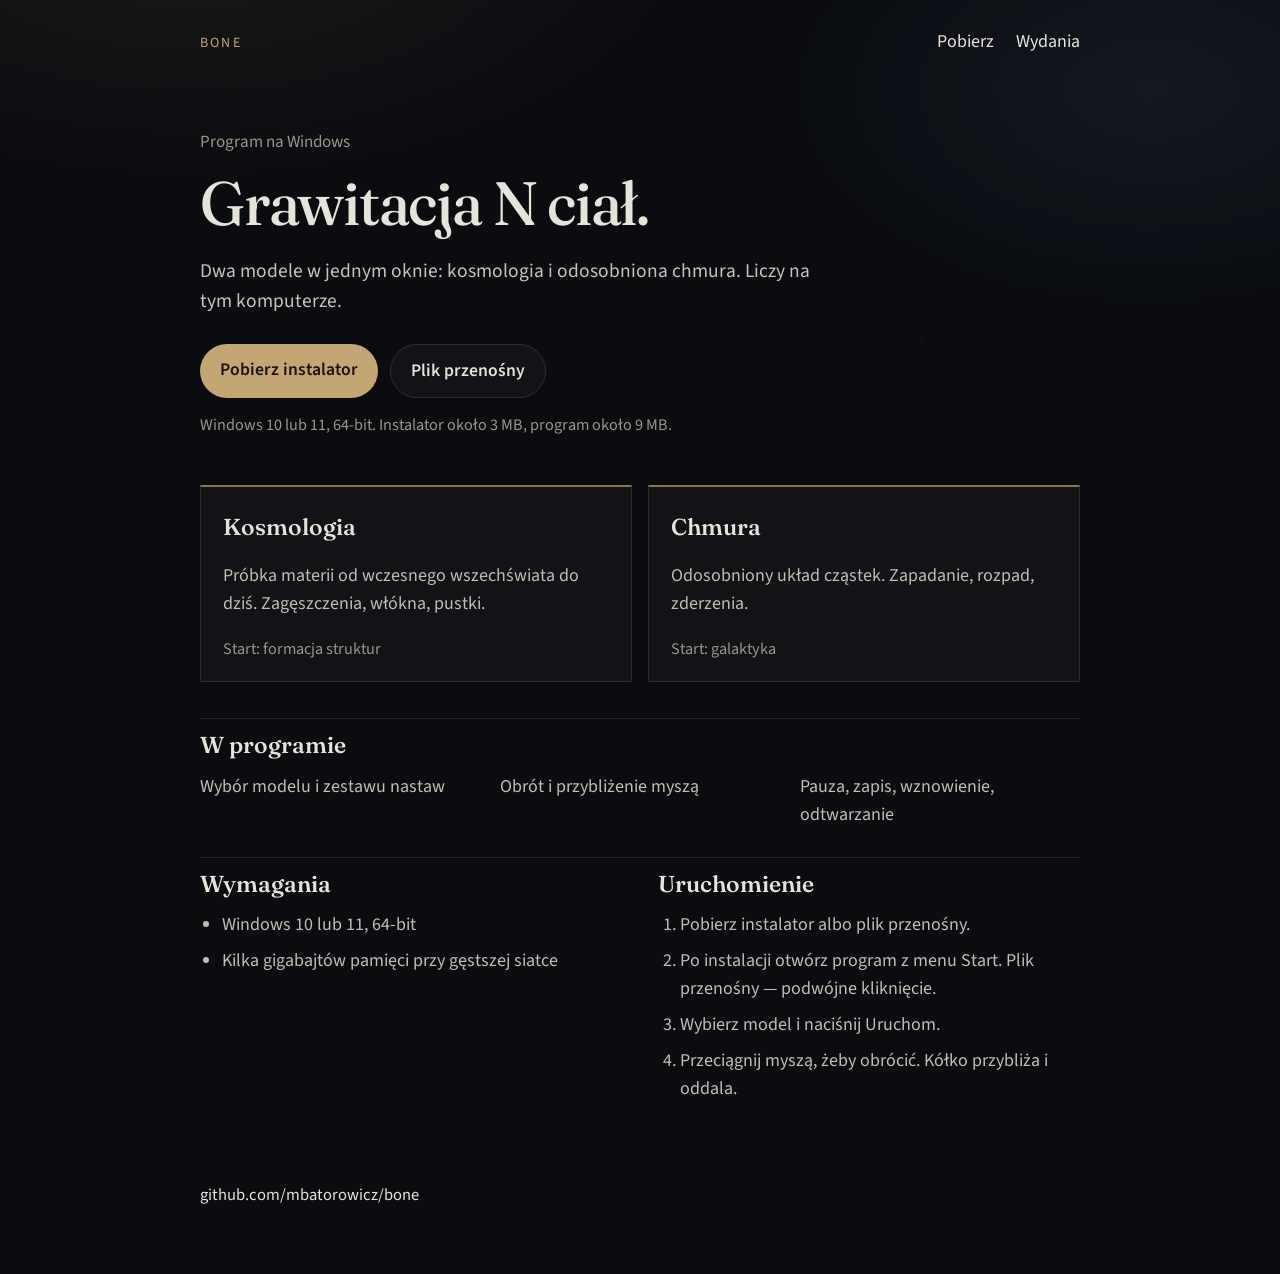
==== www/index.html @ 9ad11be8 "Chmura nie znika na czarnym ekranie, a strona mowi o programie. Poprzednia skala jasnosci byla pod n" ====
<!DOCTYPE html>
<html lang="pl">
  <head>
    <meta charset="utf-8" />
    <meta name="viewport" content="width=device-width, initial-scale=1" />
    <title>Bone — grawitacja N ciał</title>
    <meta
      name="description"
      content="Program na Windows. Dwa modele grawitacji: kosmologia i odosobniona chmura. Liczy na tym komputerze."
    />
    <link rel="icon" href="favicon.svg" type="image/svg+xml" />
    <link rel="preconnect" href="https://fonts.googleapis.com" />
    <link rel="preconnect" href="https://fonts.gstatic.com" crossorigin />
    <link
      href="https://fonts.googleapis.com/css2?family=Fraunces:opsz,wght@9..144,480;9..144,560&family=Source+Sans+3:wght@400;500;600&display=swap"
      rel="stylesheet"
    />
    <link rel="stylesheet" href="style.css" />
  </head>
  <body>
    <div class="sky" aria-hidden="true"></div>
    <header class="wrap top">
      <p class="mark">Bone</p>
      <nav>
        <a href="#pobierz">Pobierz</a>
        <a href="https://github.com/mbatorowicz/bone/releases/latest">Wydania</a>
      </nav>
    </header>

    <main class="wrap">
      <section class="hero">
        <p class="eyebrow">Program na Windows</p>
        <h1>Grawitacja N ciał.</h1>
        <p class="lead">
          Dwa modele w jednym oknie: kosmologia i odosobniona chmura.
          Liczy na tym komputerze.
        </p>
        <div class="actions">
          <a
            class="btn primary"
            id="pobierz"
            href="https://github.com/mbatorowicz/bone/releases/latest/download/BoneCosmo.msi"
          >
            Pobierz instalator
          </a>
          <a
            class="btn ghost"
            href="https://github.com/mbatorowicz/bone/releases/latest/download/BoneCosmo.exe"
          >
            Plik przenośny
          </a>
        </div>
        <p class="fine">
          Windows 10 lub 11, 64-bit. Instalator około 3&nbsp;MB, program około
          9&nbsp;MB.
        </p>
      </section>

      <section class="models" aria-label="Modele">
        <article>
          <h2>Kosmologia</h2>
          <p>
            Próbka materii od wczesnego wszechświata do dziś.
            Zagęszczenia, włókna, pustki.
          </p>
          <p class="meta">Start: formacja struktur</p>
        </article>
        <article>
          <h2>Chmura</h2>
          <p>
            Odosobniony układ cząstek.
            Zapadanie, rozpad, zderzenia.
          </p>
          <p class="meta">Start: galaktyka</p>
        </article>
      </section>

      <section class="facts" aria-label="W programie">
        <h2>W programie</h2>
        <ul>
          <li>Wybór modelu i zestawu nastaw</li>
          <li>Obrót i przybliżenie myszą</li>
          <li>Pauza, zapis, wznowienie, odtwarzanie</li>
        </ul>
      </section>

      <section class="split">
        <article>
          <h2>Wymagania</h2>
          <ul>
            <li>Windows 10 lub 11, 64-bit</li>
            <li>Kilka gigabajtów pamięci przy gęstszej siatce</li>
          </ul>
        </article>
        <article>
          <h2>Uruchomienie</h2>
          <ol>
            <li>Pobierz instalator albo plik przenośny.</li>
            <li>
              Po instalacji otwórz program z menu Start.
              Plik przenośny — podwójne kliknięcie.
            </li>
            <li>Wybierz model i naciśnij Uruchom.</li>
            <li>Przeciągnij myszą, żeby obrócić. Kółko przybliża i oddala.</li>
          </ol>
        </article>
      </section>
    </main>

    <footer class="wrap foot">
      <p>
        <a href="https://github.com/mbatorowicz/bone">github.com/mbatorowicz/bone</a>
      </p>
    </footer>
  </body>
</html>
---- www/style.css ----
:root {
  --bg: #0a0c10;
  --ink: #e6e3da;
  --muted: #9a9588;
  --line: rgba(230, 227, 218, 0.12);
  --gold: #c4a574;
  --gold-dim: #8d7348;
  --card: rgba(255, 255, 255, 0.03);
}

* {
  box-sizing: border-box;
}

html,
body {
  margin: 0;
  min-height: 100%;
  background: var(--bg);
  color: var(--ink);
  font-family: "Source Sans 3", "Segoe UI", sans-serif;
  font-size: 18px;
  line-height: 1.55;
}

.sky {
  pointer-events: none;
  position: fixed;
  inset: 0;
  background:
    radial-gradient(900px 480px at 15% -10%, rgba(196, 165, 116, 0.09), transparent 60%),
    radial-gradient(700px 420px at 90% 10%, rgba(70, 90, 120, 0.16), transparent 55%),
    radial-gradient(circle at 20% 70%, rgba(255, 255, 255, 0.045) 1px, transparent 1.5px),
    radial-gradient(circle at 72% 38%, rgba(255, 255, 255, 0.04) 1px, transparent 1.5px),
    radial-gradient(circle at 44% 22%, rgba(255, 255, 255, 0.03) 1px, transparent 1.5px);
  z-index: 0;
}

.wrap {
  position: relative;
  z-index: 1;
  width: min(880px, calc(100% - 40px));
  margin: 0 auto;
}

.top {
  display: flex;
  justify-content: space-between;
  align-items: baseline;
  padding: 28px 0 8px;
}

.mark {
  margin: 0;
  letter-spacing: 0.16em;
  text-transform: uppercase;
  font-size: 0.78rem;
  color: var(--gold);
}

nav {
  display: flex;
  gap: 22px;
}

nav a,
.fine a,
.foot a {
  color: var(--ink);
  text-decoration: none;
  border-bottom: 1px solid transparent;
}

nav a:hover,
.fine a:hover,
.foot a:hover {
  border-bottom-color: var(--gold);
  color: var(--gold);
}

.hero {
  padding: 64px 0 40px;
}

.eyebrow {
  margin: 0 0 14px;
  color: var(--muted);
  font-size: 0.95rem;
}

h1 {
  margin: 0 0 18px;
  font-family: Fraunces, Georgia, serif;
  font-weight: 480;
  font-size: clamp(2.2rem, 5.5vw, 3.4rem);
  line-height: 1.12;
  letter-spacing: -0.02em;
}

.lead {
  max-width: 34rem;
  margin: 0 0 28px;
  color: #c9c4b6;
  font-size: 1.08rem;
}

.actions {
  display: flex;
  flex-wrap: wrap;
  gap: 12px;
  margin-bottom: 14px;
}

.btn {
  display: inline-block;
  padding: 12px 20px;
  border-radius: 999px;
  text-decoration: none;
  font-weight: 600;
  font-size: 0.98rem;
}

.btn.primary {
  background: var(--gold);
  color: #1a140c;
}

.btn.primary:hover {
  background: #d4b88a;
}

.btn.ghost {
  color: var(--ink);
  border: 1px solid var(--line);
  background: var(--card);
}

.btn.ghost:hover {
  border-color: var(--gold-dim);
}

.fine {
  margin: 0;
  color: var(--muted);
  font-size: 0.9rem;
}

.models {
  display: grid;
  grid-template-columns: 1fr 1fr;
  gap: 16px;
  padding: 8px 0 36px;
}

.models article {
  padding: 22px 22px 20px;
  border: 1px solid var(--line);
  border-top: 2px solid var(--gold-dim);
  background: var(--card);
}

.facts {
  padding: 8px 0 28px;
  border-top: 1px solid var(--line);
}

.facts ul {
  display: grid;
  grid-template-columns: 1fr 1fr 1fr;
  gap: 8px 20px;
  padding: 0;
  list-style: none;
}

.split {
  display: grid;
  grid-template-columns: 1fr 1fr;
  gap: 28px 36px;
  padding: 8px 0 64px;
  border-top: 1px solid var(--line);
}

h2 {
  margin: 18px 0 10px;
  font-family: Fraunces, Georgia, serif;
  font-weight: 560;
  font-size: 1.28rem;
}

.models h2,
.facts h2,
.split h2 {
  margin-top: 0;
}

p,
li {
  color: #c2bdb0;
}

.meta {
  margin: 14px 0 0;
  color: var(--muted);
  font-size: 0.9rem;
}

ul,
ol {
  margin: 0;
  padding-left: 1.2rem;
}

.facts ul {
  padding-left: 0;
}

li + li {
  margin-top: 8px;
}

.facts li + li {
  margin-top: 0;
}

.foot {
  padding: 0 0 48px;
  color: var(--muted);
  font-size: 0.92rem;
}

@media (max-width: 720px) {
  .models,
  .facts ul,
  .split {
    grid-template-columns: 1fr;
  }

  .hero {
    padding-top: 44px;
  }

  .facts li + li {
    margin-top: 8px;
  }
}
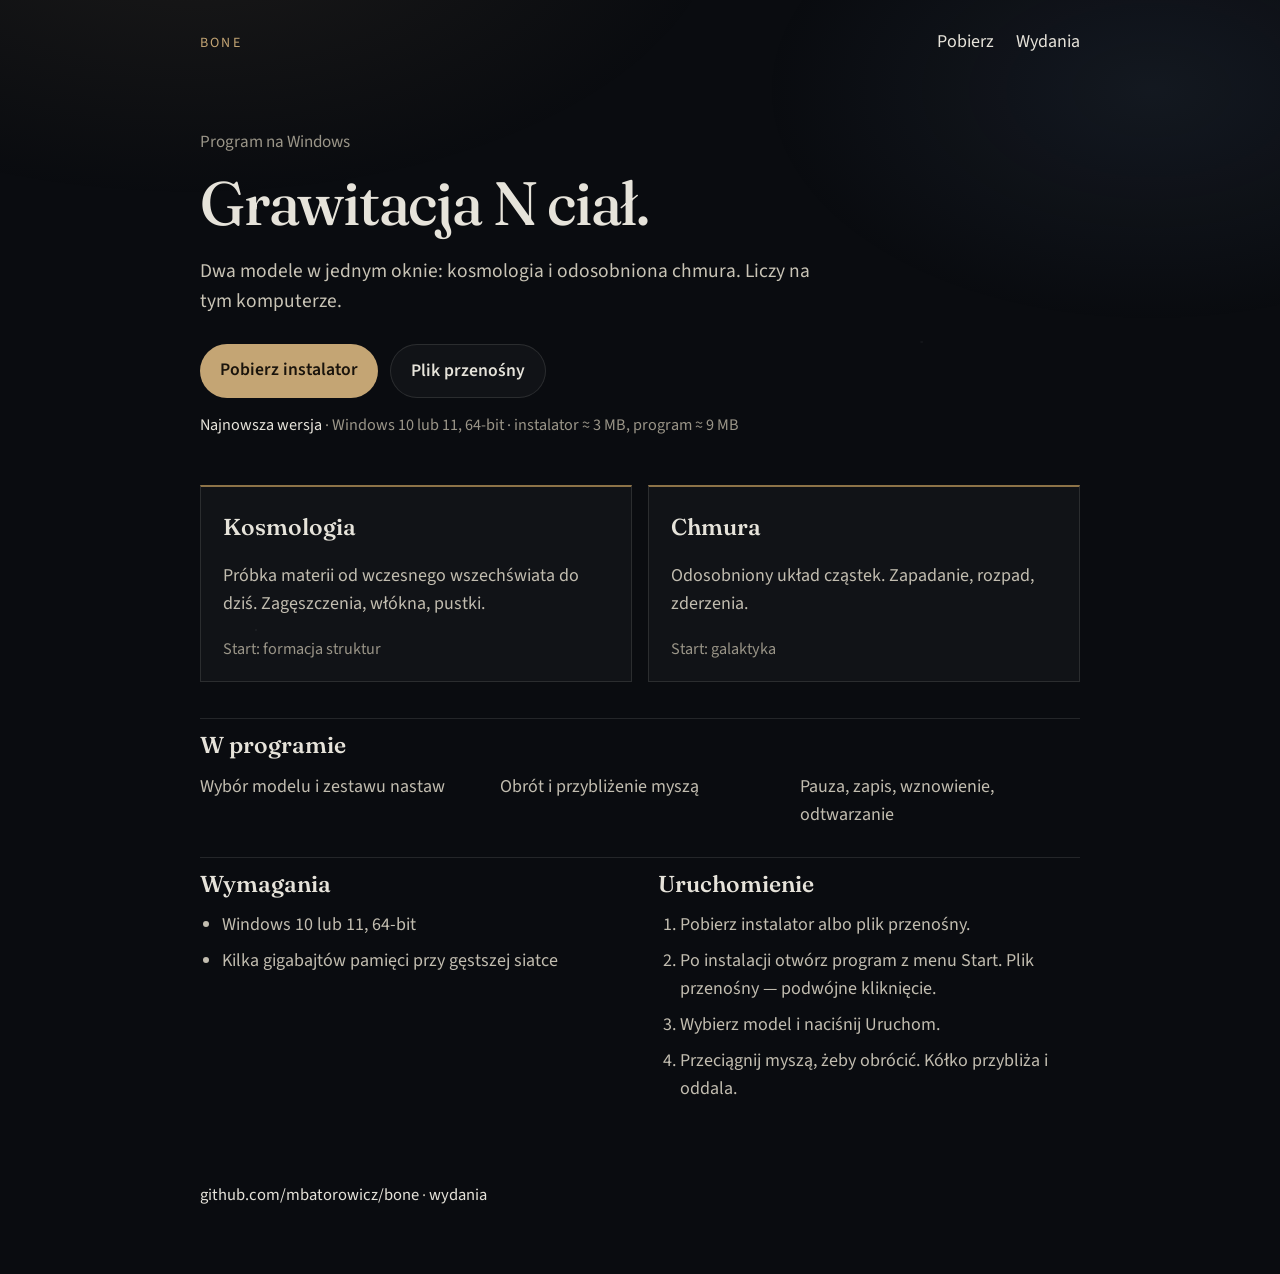
==== commit 8b2a19b2: "Strona wskazuje aktualne wydanie, nie stały tekst. Numer wersji i adresy plików biorą się z GitHuba," ====
--- a/www/index.html
+++ b/www/index.html
@@ -39,20 +39,22 @@
           <a
             class="btn primary"
             id="pobierz"
+            data-asset="msi"
             href="https://github.com/mbatorowicz/bone/releases/latest/download/BoneCosmo.msi"
           >
             Pobierz instalator
           </a>
           <a
             class="btn ghost"
+            data-asset="exe"
             href="https://github.com/mbatorowicz/bone/releases/latest/download/BoneCosmo.exe"
           >
             Plik przenośny
           </a>
         </div>
         <p class="fine">
-          Windows 10 lub 11, 64-bit. Instalator około 3&nbsp;MB, program około
-          9&nbsp;MB.
+          <a id="wersja" href="https://github.com/mbatorowicz/bone/releases/latest">Najnowsza wersja</a>
+          · Windows 10 lub 11, 64-bit · instalator ≈&nbsp;3&nbsp;MB, program ≈&nbsp;9&nbsp;MB
         </p>
       </section>
 
@@ -110,7 +112,30 @@
     <footer class="wrap foot">
       <p>
         <a href="https://github.com/mbatorowicz/bone">github.com/mbatorowicz/bone</a>
+        ·
+        <a href="https://github.com/mbatorowicz/bone/releases/latest">wydania</a>
       </p>
     </footer>
+    <script>
+      fetch("https://api.github.com/repos/mbatorowicz/bone/releases/latest")
+        .then((r) => (r.ok ? r.json() : Promise.reject()))
+        .then((rel) => {
+          const version = document.getElementById("wersja");
+          if (version && rel.tag_name) {
+            version.textContent = rel.tag_name;
+            version.href = rel.html_url;
+          }
+          for (const asset of rel.assets ?? []) {
+            const kind = asset.name.endsWith(".msi")
+              ? "msi"
+              : asset.name.endsWith(".exe")
+                ? "exe"
+                : null;
+            const link = kind && document.querySelector(`[data-asset="${kind}"]`);
+            if (link) link.href = asset.browser_download_url;
+          }
+        })
+        .catch(() => {});
+    </script>
   </body>
 </html>
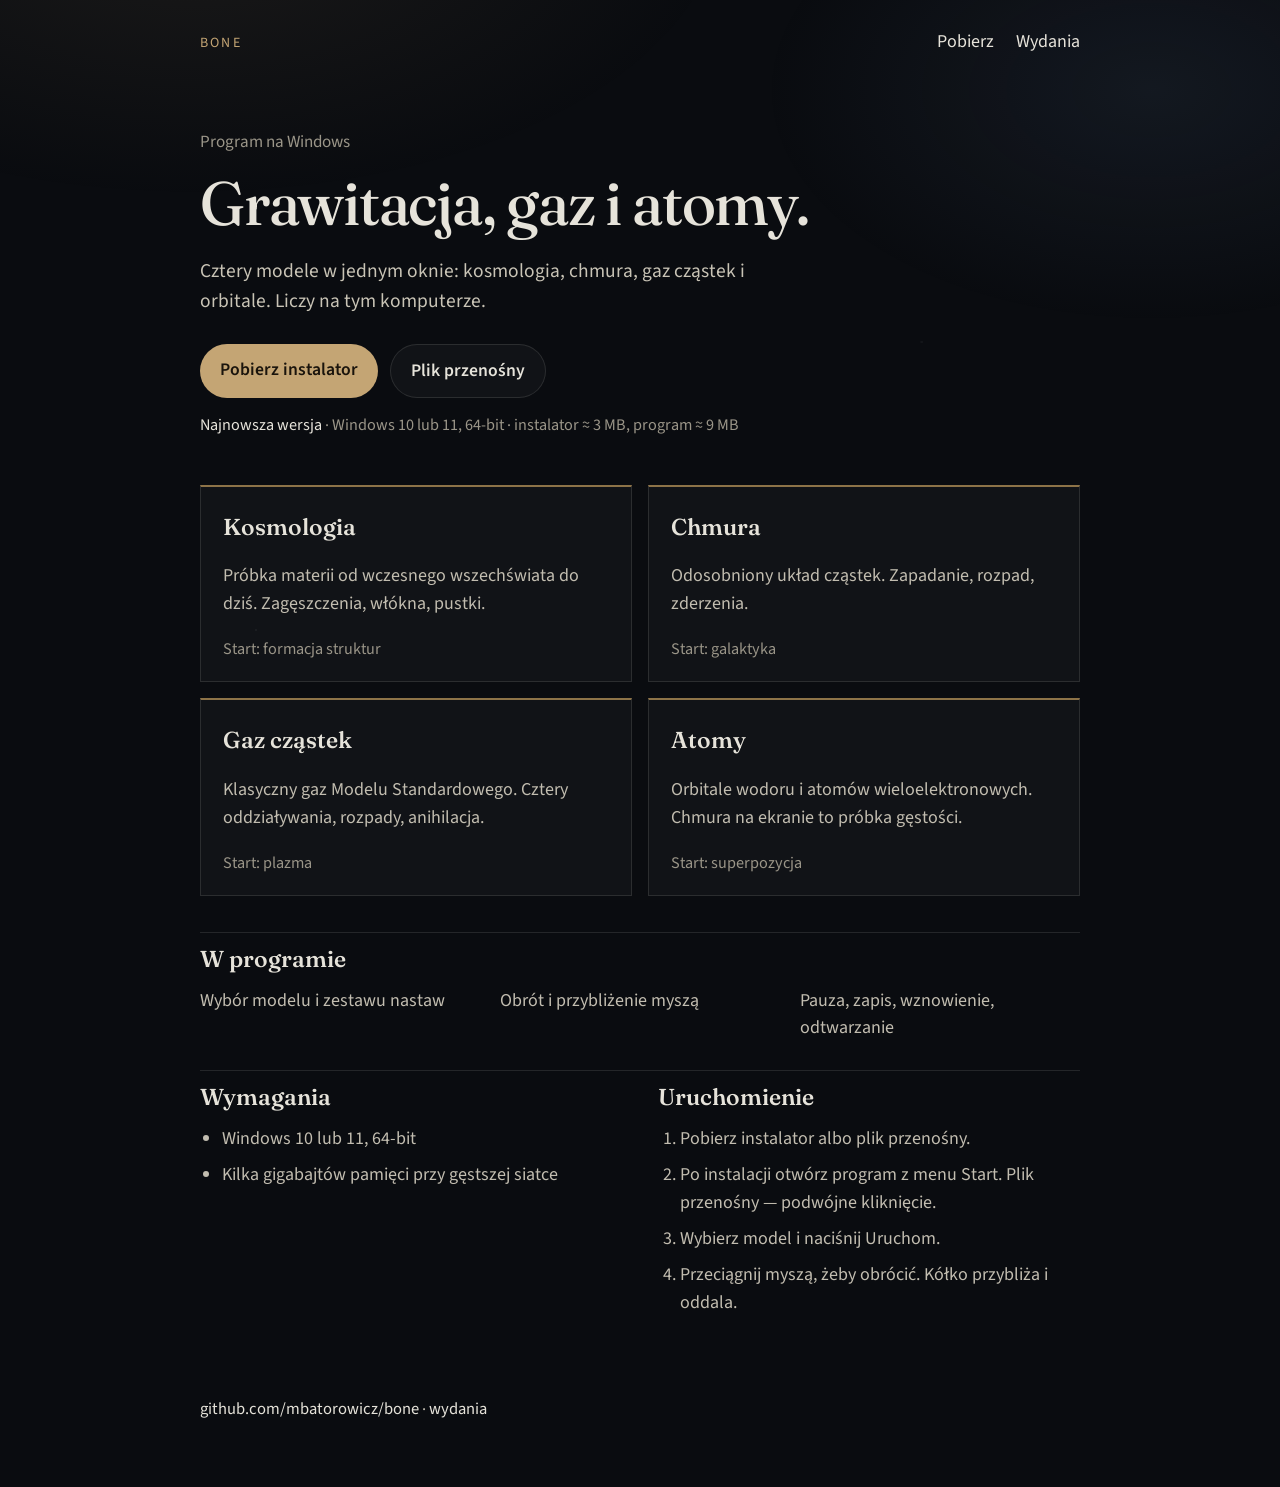
==== commit 6066df9e: "Wydanie 1.0.0 — strona i instalator mówią o czterech modelach, a MSI nadpisze 0.1.2. Co-authored-by:" ====
--- a/www/index.html
+++ b/www/index.html
@@ -3,10 +3,10 @@
   <head>
     <meta charset="utf-8" />
     <meta name="viewport" content="width=device-width, initial-scale=1" />
-    <title>Bone — grawitacja N ciał</title>
+    <title>Bone — grawitacja, gaz cząstek i atomy</title>
     <meta
       name="description"
-      content="Program na Windows. Dwa modele grawitacji: kosmologia i odosobniona chmura. Liczy na tym komputerze."
+      content="Program na Windows. Cztery modele: kosmologia, chmura, gaz cząstek i atomy. Liczy na tym komputerze."
     />
     <link rel="icon" href="favicon.svg" type="image/svg+xml" />
     <link rel="preconnect" href="https://fonts.googleapis.com" />
@@ -30,9 +30,9 @@
     <main class="wrap">
       <section class="hero">
         <p class="eyebrow">Program na Windows</p>
-        <h1>Grawitacja N ciał.</h1>
+        <h1>Grawitacja, gaz i atomy.</h1>
         <p class="lead">
-          Dwa modele w jednym oknie: kosmologia i odosobniona chmura.
+          Cztery modele w jednym oknie: kosmologia, chmura, gaz cząstek i orbitale.
           Liczy na tym komputerze.
         </p>
         <div class="actions">
@@ -74,6 +74,22 @@
             Zapadanie, rozpad, zderzenia.
           </p>
           <p class="meta">Start: galaktyka</p>
+        </article>
+        <article>
+          <h2>Gaz cząstek</h2>
+          <p>
+            Klasyczny gaz Modelu Standardowego.
+            Cztery oddziaływania, rozpady, anihilacja.
+          </p>
+          <p class="meta">Start: plazma</p>
+        </article>
+        <article>
+          <h2>Atomy</h2>
+          <p>
+            Orbitale wodoru i atomów wieloelektronowych.
+            Chmura na ekranie to próbka gęstości.
+          </p>
+          <p class="meta">Start: superpozycja</p>
         </article>
       </section>
 
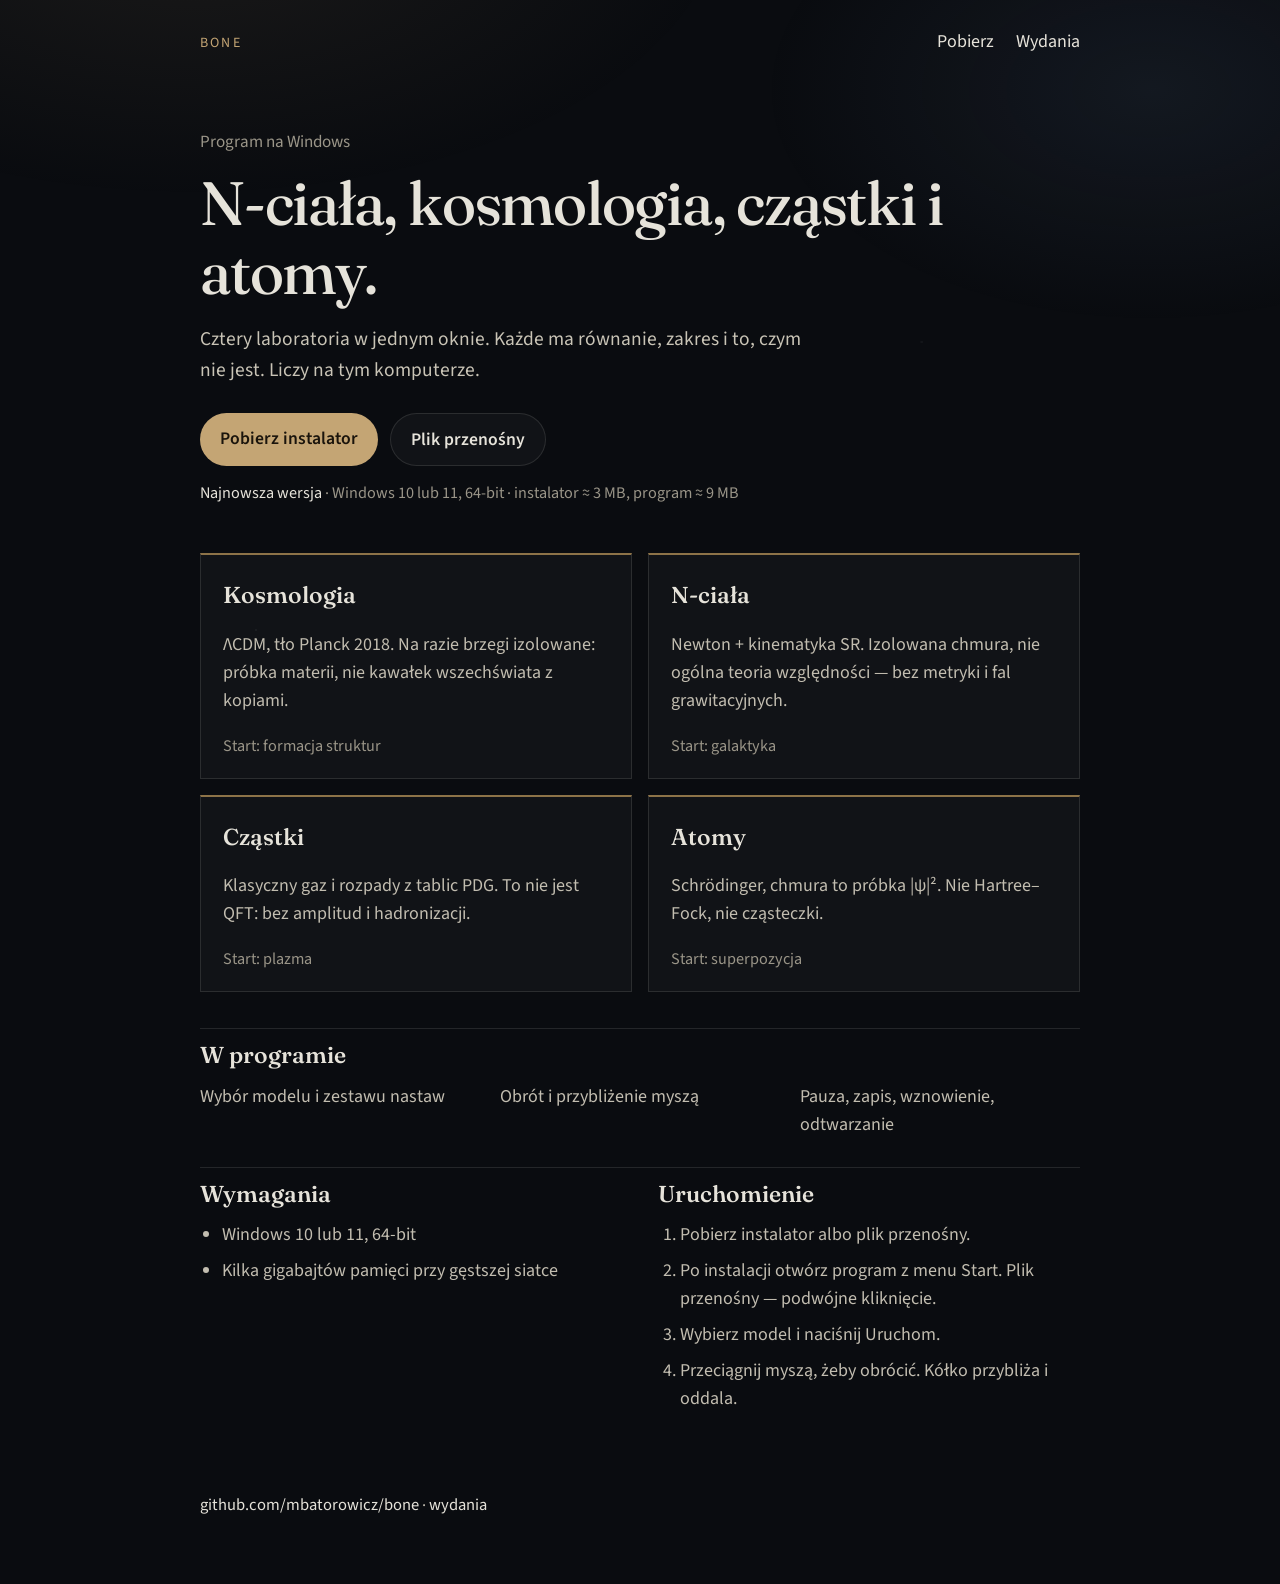
==== commit c4e5c78d: "Zsynchronizuj README i stronę z laboratoriami, żeby dokumentacja nie rozjeżdżała się z panelem. Co-a" ====
--- a/www/index.html
+++ b/www/index.html
@@ -3,10 +3,10 @@
   <head>
     <meta charset="utf-8" />
     <meta name="viewport" content="width=device-width, initial-scale=1" />
-    <title>Bone — grawitacja, gaz cząstek i atomy</title>
+    <title>Bone — N-ciała, kosmologia, cząstki i atomy</title>
     <meta
       name="description"
-      content="Program na Windows. Cztery modele: kosmologia, chmura, gaz cząstek i atomy. Liczy na tym komputerze."
+      content="Program na Windows. Cztery laboratoria: kosmologia, N-ciała, cząstki i atomy. Liczy na tym komputerze."
     />
     <link rel="icon" href="favicon.svg" type="image/svg+xml" />
     <link rel="preconnect" href="https://fonts.googleapis.com" />
@@ -30,10 +30,10 @@
     <main class="wrap">
       <section class="hero">
         <p class="eyebrow">Program na Windows</p>
-        <h1>Grawitacja, gaz i atomy.</h1>
+        <h1>N-ciała, kosmologia, cząstki i atomy.</h1>
         <p class="lead">
-          Cztery modele w jednym oknie: kosmologia, chmura, gaz cząstek i orbitale.
-          Liczy na tym komputerze.
+          Cztery laboratoria w jednym oknie. Każde ma równanie, zakres i to,
+          czym nie jest. Liczy na tym komputerze.
         </p>
         <div class="actions">
           <a
@@ -58,36 +58,36 @@
         </p>
       </section>
 
-      <section class="models" aria-label="Modele">
+      <section class="models" aria-label="Laboratoria">
         <article>
           <h2>Kosmologia</h2>
           <p>
-            Próbka materii od wczesnego wszechświata do dziś.
-            Zagęszczenia, włókna, pustki.
+            ΛCDM, tło Planck 2018. Na razie brzegi izolowane:
+            próbka materii, nie kawałek wszechświata z kopiami.
           </p>
           <p class="meta">Start: formacja struktur</p>
         </article>
         <article>
-          <h2>Chmura</h2>
+          <h2>N-ciała</h2>
           <p>
-            Odosobniony układ cząstek.
-            Zapadanie, rozpad, zderzenia.
+            Newton + kinematyka SR. Izolowana chmura, nie ogólna
+            teoria względności — bez metryki i fal grawitacyjnych.
           </p>
           <p class="meta">Start: galaktyka</p>
         </article>
         <article>
-          <h2>Gaz cząstek</h2>
+          <h2>Cząstki</h2>
           <p>
-            Klasyczny gaz Modelu Standardowego.
-            Cztery oddziaływania, rozpady, anihilacja.
+            Klasyczny gaz i rozpady z tablic PDG. To nie jest QFT:
+            bez amplitud i hadronizacji.
           </p>
           <p class="meta">Start: plazma</p>
         </article>
         <article>
           <h2>Atomy</h2>
           <p>
-            Orbitale wodoru i atomów wieloelektronowych.
-            Chmura na ekranie to próbka gęstości.
+            Schrödinger, chmura to próbka |ψ|². Nie Hartree–Fock,
+            nie cząsteczki.
           </p>
           <p class="meta">Start: superpozycja</p>
         </article>
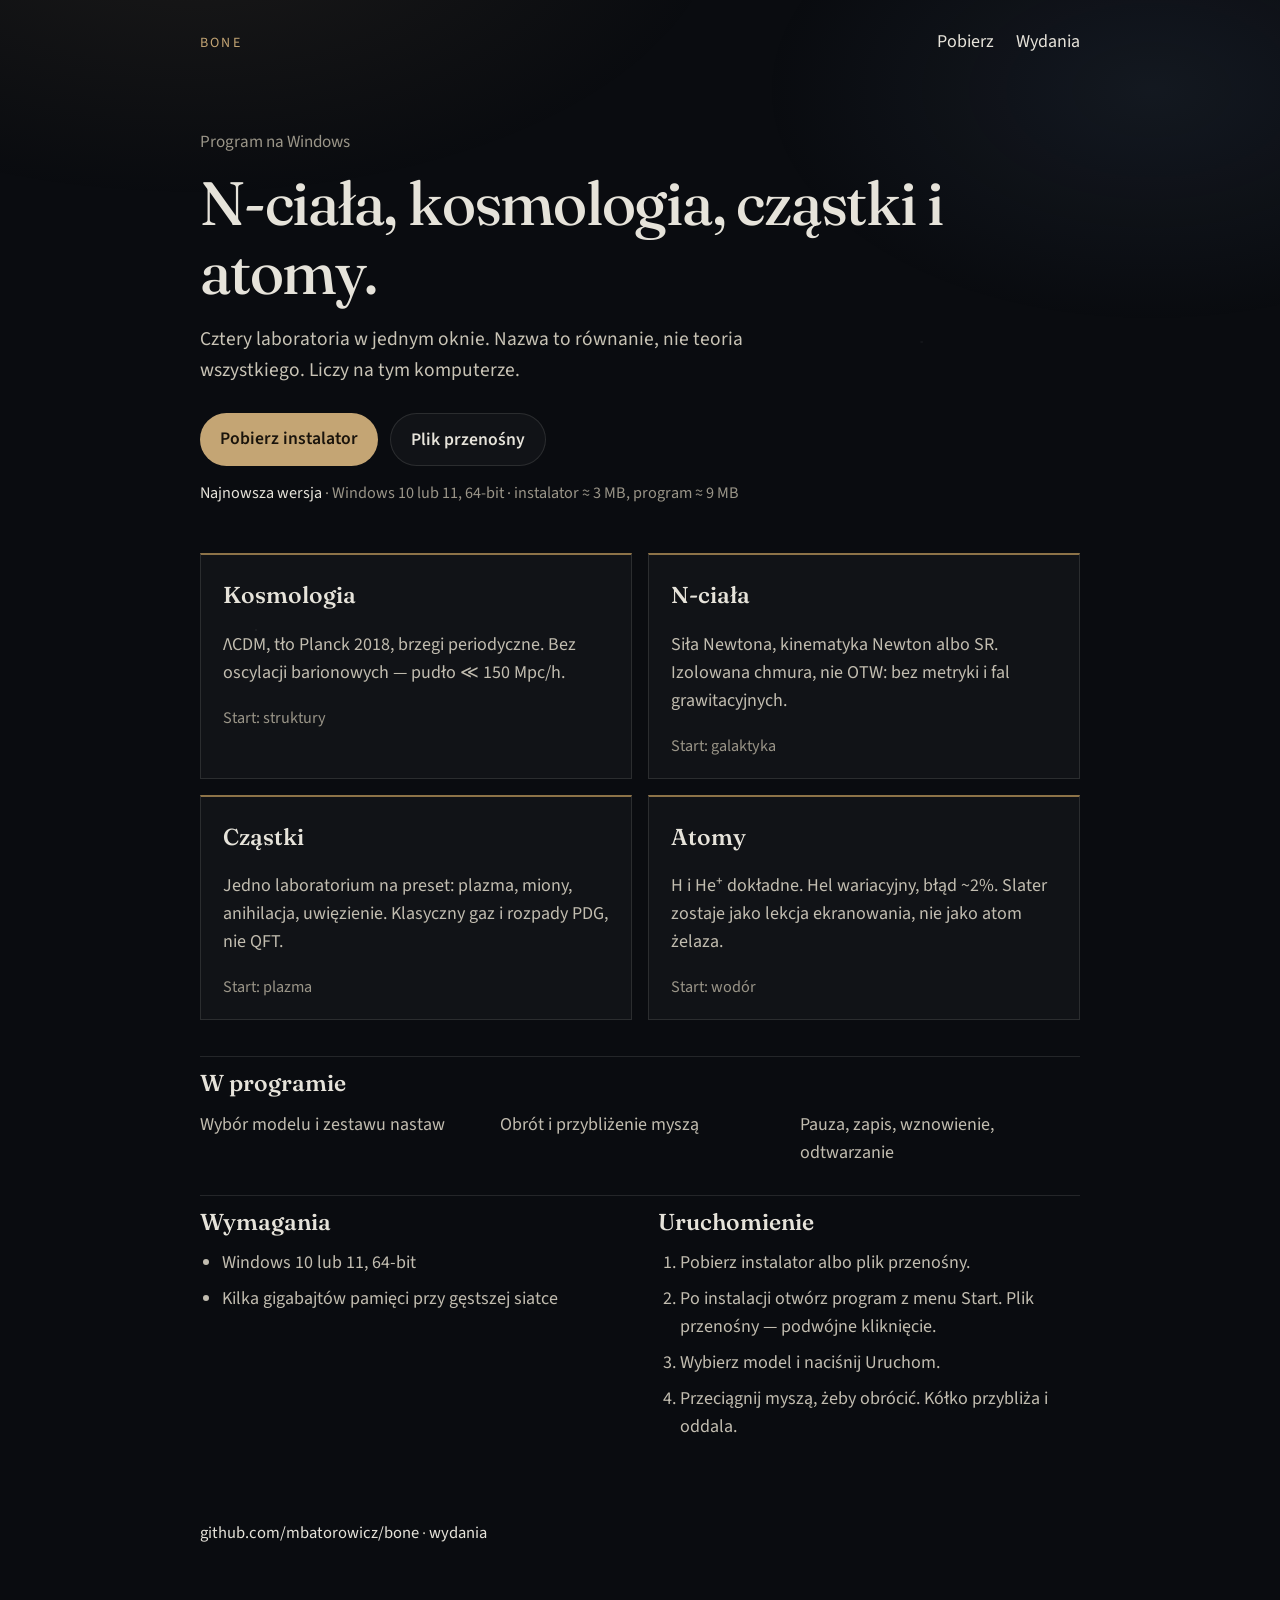
==== commit fb88546c: "Podnieś wydanie do 1.1.0 i zsynchronizuj stronę z laboratoriami, żeby www nie kłamało o izolowanym Λ" ====
--- a/www/index.html
+++ b/www/index.html
@@ -32,8 +32,8 @@
         <p class="eyebrow">Program na Windows</p>
         <h1>N-ciała, kosmologia, cząstki i atomy.</h1>
         <p class="lead">
-          Cztery laboratoria w jednym oknie. Każde ma równanie, zakres i to,
-          czym nie jest. Liczy na tym komputerze.
+          Cztery laboratoria w jednym oknie. Nazwa to równanie, nie teoria
+          wszystkiego. Liczy na tym komputerze.
         </p>
         <div class="actions">
           <a
@@ -62,34 +62,34 @@
         <article>
           <h2>Kosmologia</h2>
           <p>
-            ΛCDM, tło Planck 2018. Na razie brzegi izolowane:
-            próbka materii, nie kawałek wszechświata z kopiami.
+            ΛCDM, tło Planck 2018, brzegi periodyczne. Bez oscylacji
+            barionowych — pudło ≪ 150 Mpc/h.
           </p>
-          <p class="meta">Start: formacja struktur</p>
+          <p class="meta">Start: struktury</p>
         </article>
         <article>
           <h2>N-ciała</h2>
           <p>
-            Newton + kinematyka SR. Izolowana chmura, nie ogólna
-            teoria względności — bez metryki i fal grawitacyjnych.
+            Siła Newtona, kinematyka Newton albo SR. Izolowana chmura,
+            nie OTW: bez metryki i fal grawitacyjnych.
           </p>
           <p class="meta">Start: galaktyka</p>
         </article>
         <article>
           <h2>Cząstki</h2>
           <p>
-            Klasyczny gaz i rozpady z tablic PDG. To nie jest QFT:
-            bez amplitud i hadronizacji.
+            Jedno laboratorium na preset: plazma, miony, anihilacja,
+            uwięzienie. Klasyczny gaz i rozpady PDG, nie QFT.
           </p>
           <p class="meta">Start: plazma</p>
         </article>
         <article>
           <h2>Atomy</h2>
           <p>
-            Schrödinger, chmura to próbka |ψ|². Nie Hartree–Fock,
-            nie cząsteczki.
+            H i He⁺ dokładne. Hel wariacyjny, błąd ~2%. Slater zostaje
+            jako lekcja ekranowania, nie jako atom żelaza.
           </p>
-          <p class="meta">Start: superpozycja</p>
+          <p class="meta">Start: wodór</p>
         </article>
       </section>
 
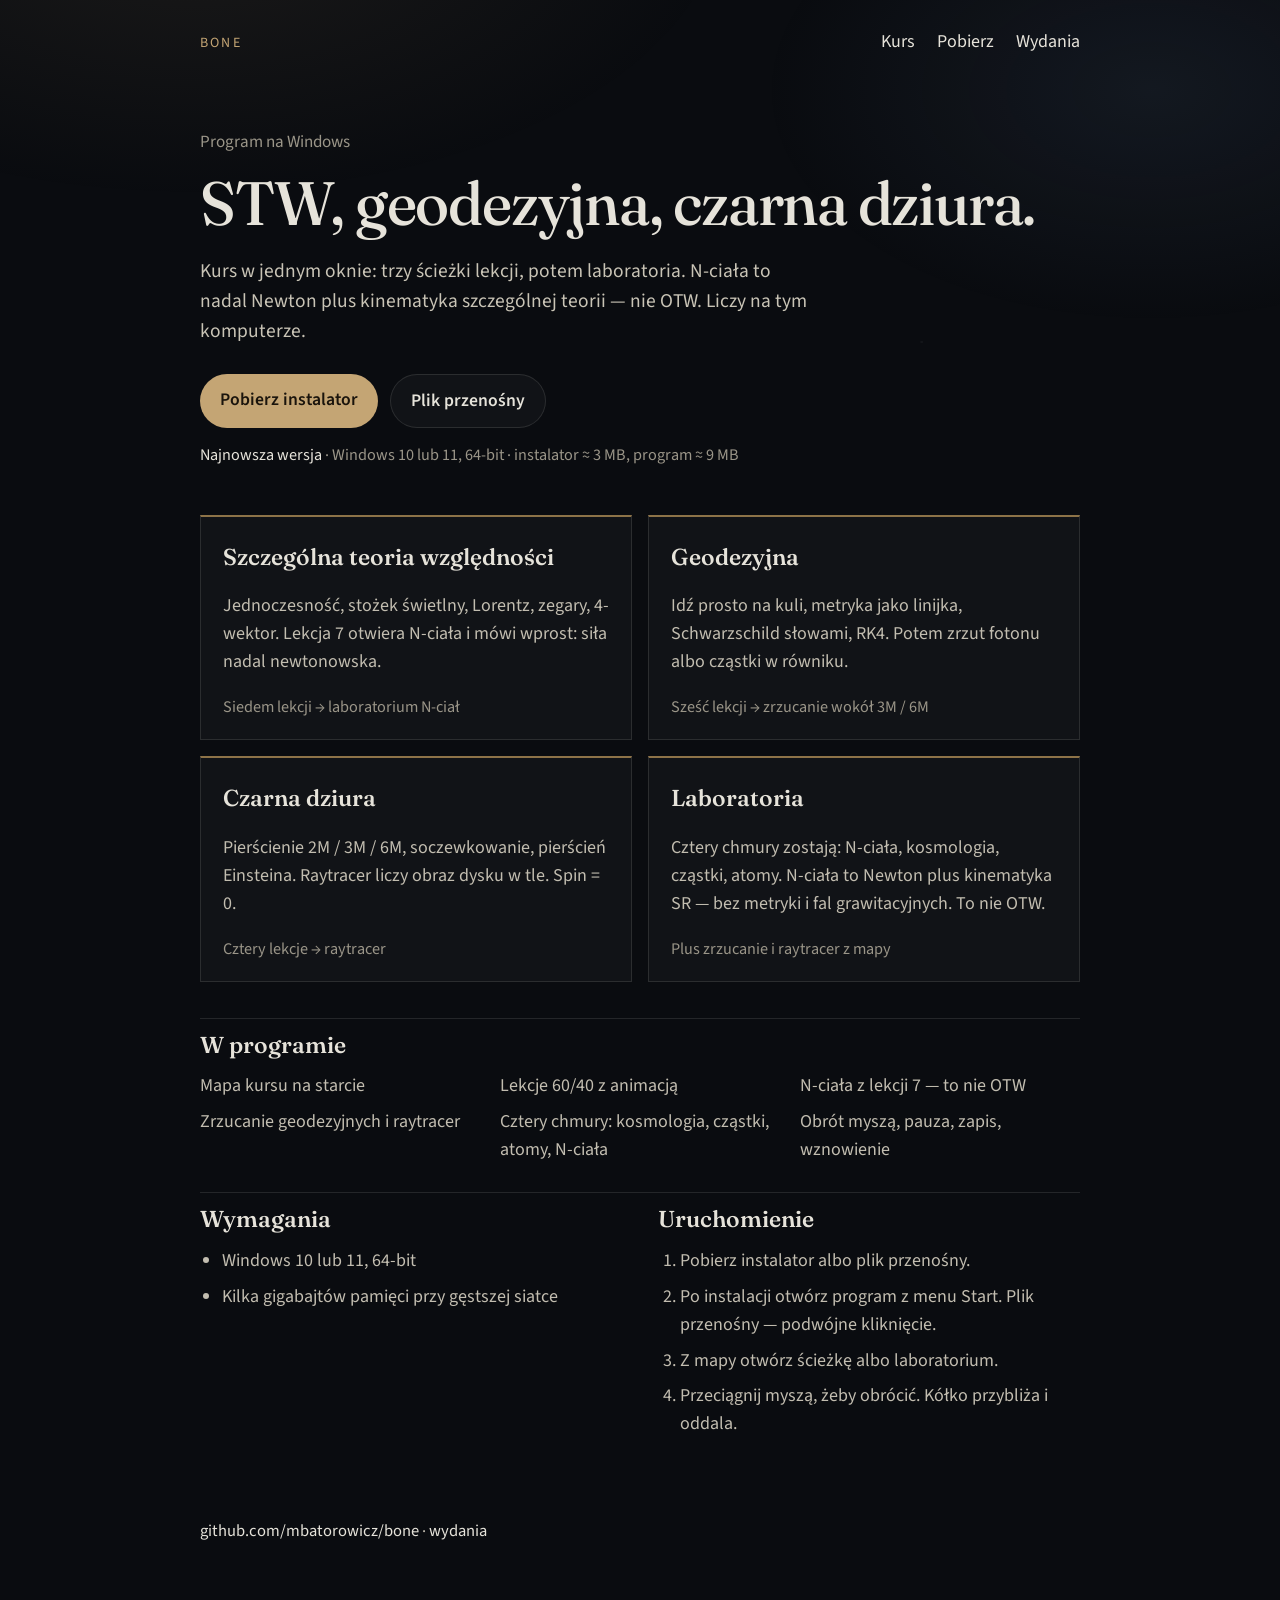
==== commit 1c035272: "Opisz kurs STW → geodezyjna → czarna dziura w README i na stronie, żeby laboratorium N-ciał pozostał" ====
--- a/www/index.html
+++ b/www/index.html
@@ -3,10 +3,10 @@
   <head>
     <meta charset="utf-8" />
     <meta name="viewport" content="width=device-width, initial-scale=1" />
-    <title>Bone — N-ciała, kosmologia, cząstki i atomy</title>
+    <title>Bone — czasoprzestrzeń</title>
     <meta
       name="description"
-      content="Program na Windows. Cztery laboratoria: kosmologia, N-ciała, cząstki i atomy. Liczy na tym komputerze."
+      content="Kurs STW → geodezyjna → czarna dziura. N-ciała to nadal Newton plus kinematyka SR, nie OTW. Program na Windows."
     />
     <link rel="icon" href="favicon.svg" type="image/svg+xml" />
     <link rel="preconnect" href="https://fonts.googleapis.com" />
@@ -22,6 +22,7 @@
     <header class="wrap top">
       <p class="mark">Bone</p>
       <nav>
+        <a href="#kurs">Kurs</a>
         <a href="#pobierz">Pobierz</a>
         <a href="https://github.com/mbatorowicz/bone/releases/latest">Wydania</a>
       </nav>
@@ -30,10 +31,11 @@
     <main class="wrap">
       <section class="hero">
         <p class="eyebrow">Program na Windows</p>
-        <h1>N-ciała, kosmologia, cząstki i atomy.</h1>
+        <h1>STW, geodezyjna, czarna dziura.</h1>
         <p class="lead">
-          Cztery laboratoria w jednym oknie. Nazwa to równanie, nie teoria
-          wszystkiego. Liczy na tym komputerze.
+          Kurs w jednym oknie: trzy ścieżki lekcji, potem laboratoria.
+          N-ciała to nadal Newton plus kinematyka szczególnej teorii —
+          nie OTW. Liczy na tym komputerze.
         </p>
         <div class="actions">
           <a
@@ -58,47 +60,51 @@
         </p>
       </section>
 
-      <section class="models" aria-label="Laboratoria">
+      <section class="models" id="kurs" aria-label="Ścieżki kursu">
         <article>
-          <h2>Kosmologia</h2>
+          <h2>Szczególna teoria względności</h2>
           <p>
-            ΛCDM, tło Planck 2018, brzegi periodyczne. Bez oscylacji
-            barionowych — pudło ≪ 150 Mpc/h.
+            Jednoczesność, stożek świetlny, Lorentz, zegary, 4-wektor.
+            Lekcja 7 otwiera N-ciała i mówi wprost: siła nadal newtonowska.
           </p>
-          <p class="meta">Start: struktury</p>
+          <p class="meta">Siedem lekcji → laboratorium N-ciał</p>
         </article>
         <article>
-          <h2>N-ciała</h2>
+          <h2>Geodezyjna</h2>
           <p>
-            Siła Newtona, kinematyka Newton albo SR. Izolowana chmura,
-            nie OTW: bez metryki i fal grawitacyjnych.
+            Idź prosto na kuli, metryka jako linijka, Schwarzschild słowami,
+            RK4. Potem zrzut fotonu albo cząstki w równiku.
           </p>
-          <p class="meta">Start: galaktyka</p>
+          <p class="meta">Sześć lekcji → zrzucanie wokół 3M / 6M</p>
         </article>
         <article>
-          <h2>Cząstki</h2>
+          <h2>Czarna dziura</h2>
           <p>
-            Jedno laboratorium na preset: plazma, miony, anihilacja,
-            uwięzienie. Klasyczny gaz i rozpady PDG, nie QFT.
+            Pierścienie 2M / 3M / 6M, soczewkowanie, pierścień Einsteina.
+            Raytracer liczy obraz dysku w tle. Spin = 0.
           </p>
-          <p class="meta">Start: plazma</p>
+          <p class="meta">Cztery lekcje → raytracer</p>
         </article>
         <article>
-          <h2>Atomy</h2>
+          <h2>Laboratoria</h2>
           <p>
-            H i He⁺ dokładne. Hel wariacyjny, błąd ~2%. Slater zostaje
-            jako lekcja ekranowania, nie jako atom żelaza.
+            Cztery chmury zostają: N-ciała, kosmologia, cząstki, atomy.
+            N-ciała to Newton plus kinematyka SR — bez metryki i fal
+            grawitacyjnych. To nie OTW.
           </p>
-          <p class="meta">Start: wodór</p>
+          <p class="meta">Plus zrzucanie i raytracer z mapy</p>
         </article>
       </section>
 
       <section class="facts" aria-label="W programie">
         <h2>W programie</h2>
         <ul>
-          <li>Wybór modelu i zestawu nastaw</li>
-          <li>Obrót i przybliżenie myszą</li>
-          <li>Pauza, zapis, wznowienie, odtwarzanie</li>
+          <li>Mapa kursu na starcie</li>
+          <li>Lekcje 60/40 z animacją</li>
+          <li>N-ciała z lekcji 7 — to nie OTW</li>
+          <li>Zrzucanie geodezyjnych i raytracer</li>
+          <li>Cztery chmury: kosmologia, cząstki, atomy, N-ciała</li>
+          <li>Obrót myszą, pauza, zapis, wznowienie</li>
         </ul>
       </section>
 
@@ -118,7 +124,7 @@
               Po instalacji otwórz program z menu Start.
               Plik przenośny — podwójne kliknięcie.
             </li>
-            <li>Wybierz model i naciśnij Uruchom.</li>
+            <li>Z mapy otwórz ścieżkę albo laboratorium.</li>
             <li>Przeciągnij myszą, żeby obrócić. Kółko przybliża i oddala.</li>
           </ol>
         </article>
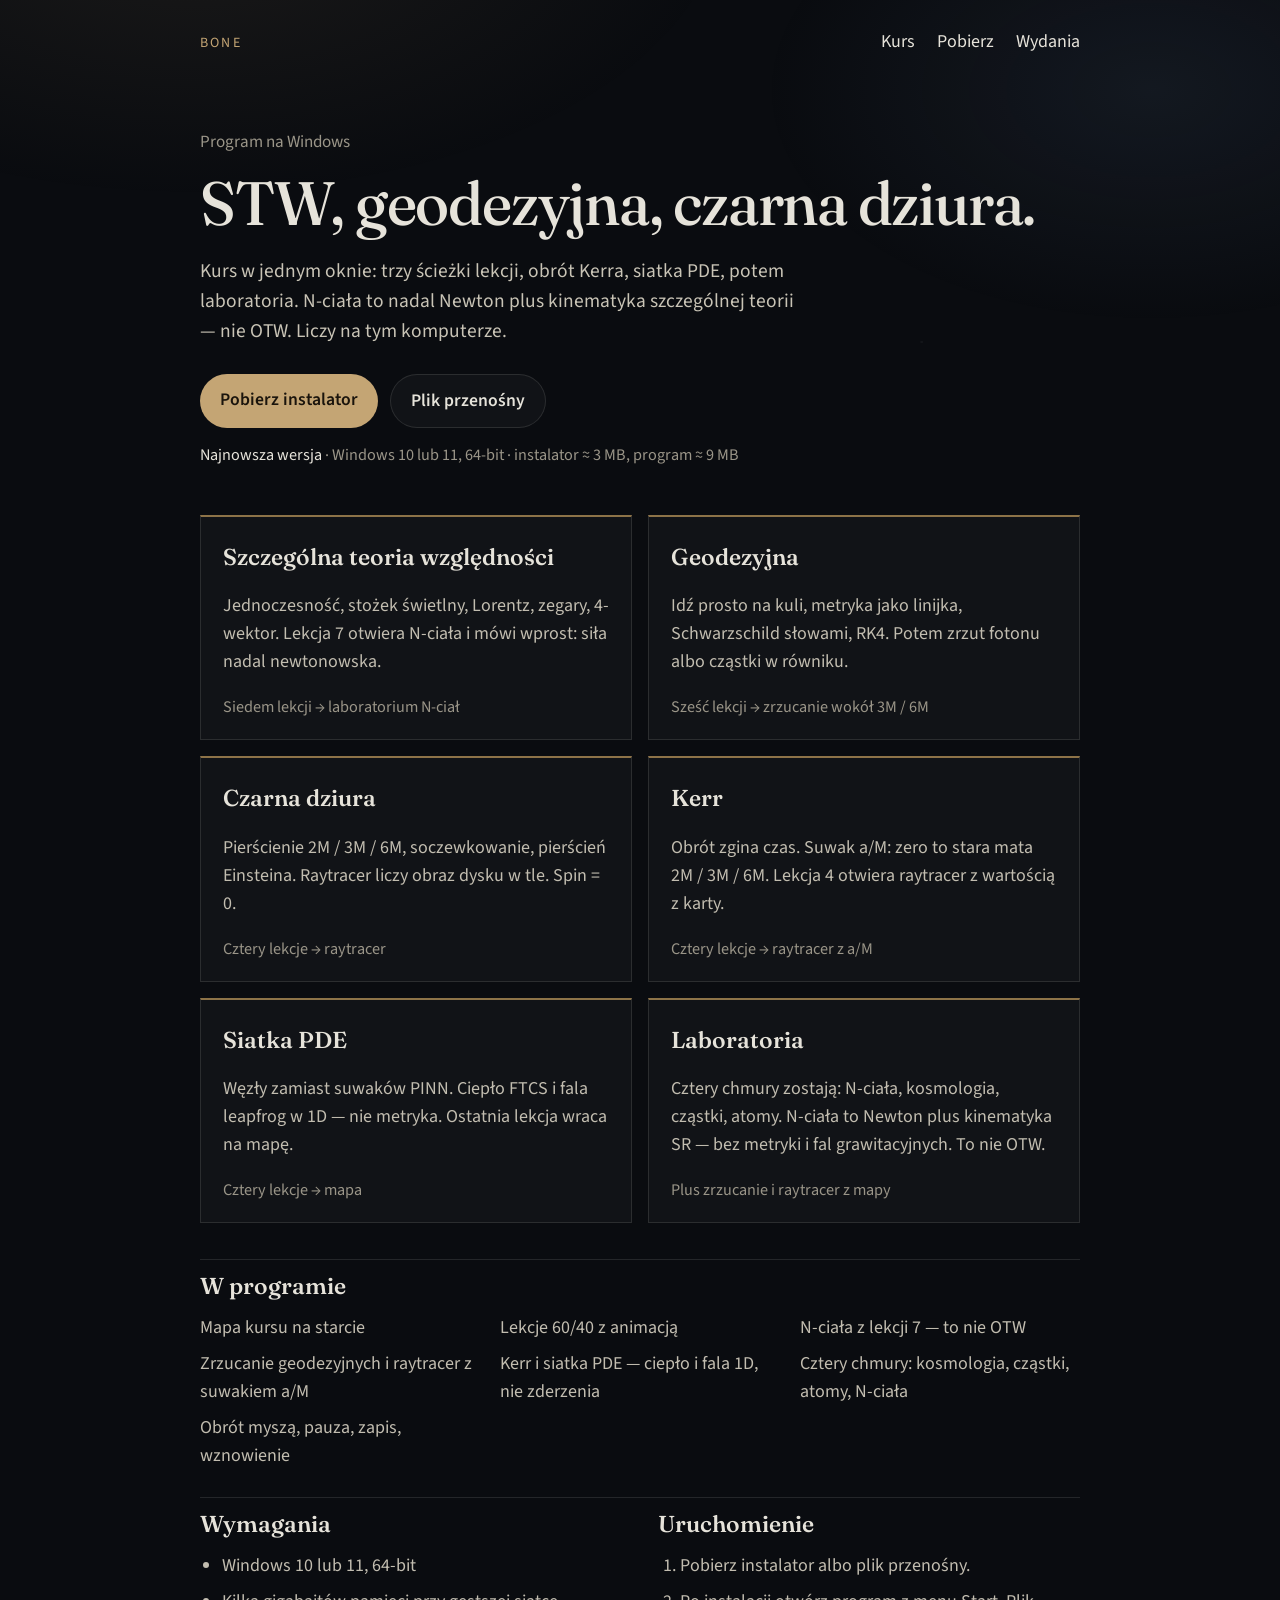
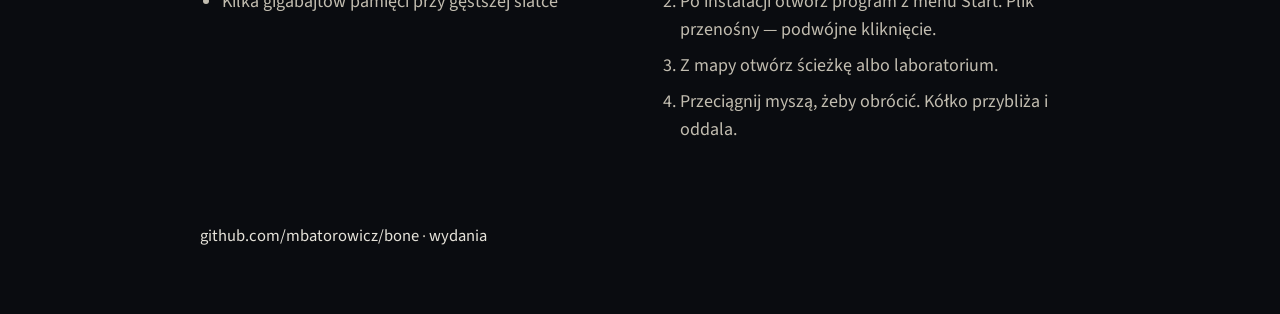
==== commit 2b1f9174: "Zdejmij stub z mapy i README, żeby Kerr i siatka PDE były na fali, a zderzenia nie były obietnicą. C" ====
--- a/www/index.html
+++ b/www/index.html
@@ -6,7 +6,7 @@
     <title>Bone — czasoprzestrzeń</title>
     <meta
       name="description"
-      content="Kurs STW → geodezyjna → czarna dziura. N-ciała to nadal Newton plus kinematyka SR, nie OTW. Program na Windows."
+      content="Kurs STW → geodezyjna → czarna dziura, potem Kerr i siatka PDE. N-ciała to nadal Newton plus kinematyka SR, nie OTW. Program na Windows."
     />
     <link rel="icon" href="favicon.svg" type="image/svg+xml" />
     <link rel="preconnect" href="https://fonts.googleapis.com" />
@@ -33,9 +33,9 @@
         <p class="eyebrow">Program na Windows</p>
         <h1>STW, geodezyjna, czarna dziura.</h1>
         <p class="lead">
-          Kurs w jednym oknie: trzy ścieżki lekcji, potem laboratoria.
-          N-ciała to nadal Newton plus kinematyka szczególnej teorii —
-          nie OTW. Liczy na tym komputerze.
+          Kurs w jednym oknie: trzy ścieżki lekcji, obrót Kerra, siatka
+          PDE, potem laboratoria. N-ciała to nadal Newton plus kinematyka
+          szczególnej teorii — nie OTW. Liczy na tym komputerze.
         </p>
         <div class="actions">
           <a
@@ -86,6 +86,22 @@
           <p class="meta">Cztery lekcje → raytracer</p>
         </article>
         <article>
+          <h2>Kerr</h2>
+          <p>
+            Obrót zgina czas. Suwak a/M: zero to stara mata 2M / 3M / 6M.
+            Lekcja 4 otwiera raytracer z wartością z karty.
+          </p>
+          <p class="meta">Cztery lekcje → raytracer z a/M</p>
+        </article>
+        <article>
+          <h2>Siatka PDE</h2>
+          <p>
+            Węzły zamiast suwaków PINN. Ciepło FTCS i fala leapfrog w 1D —
+            nie metryka. Ostatnia lekcja wraca na mapę.
+          </p>
+          <p class="meta">Cztery lekcje → mapa</p>
+        </article>
+        <article>
           <h2>Laboratoria</h2>
           <p>
             Cztery chmury zostają: N-ciała, kosmologia, cząstki, atomy.
@@ -102,7 +118,8 @@
           <li>Mapa kursu na starcie</li>
           <li>Lekcje 60/40 z animacją</li>
           <li>N-ciała z lekcji 7 — to nie OTW</li>
-          <li>Zrzucanie geodezyjnych i raytracer</li>
+          <li>Zrzucanie geodezyjnych i raytracer z suwakiem a/M</li>
+          <li>Kerr i siatka PDE — ciepło i fala 1D, nie zderzenia</li>
           <li>Cztery chmury: kosmologia, cząstki, atomy, N-ciała</li>
           <li>Obrót myszą, pauza, zapis, wznowienie</li>
         </ul>
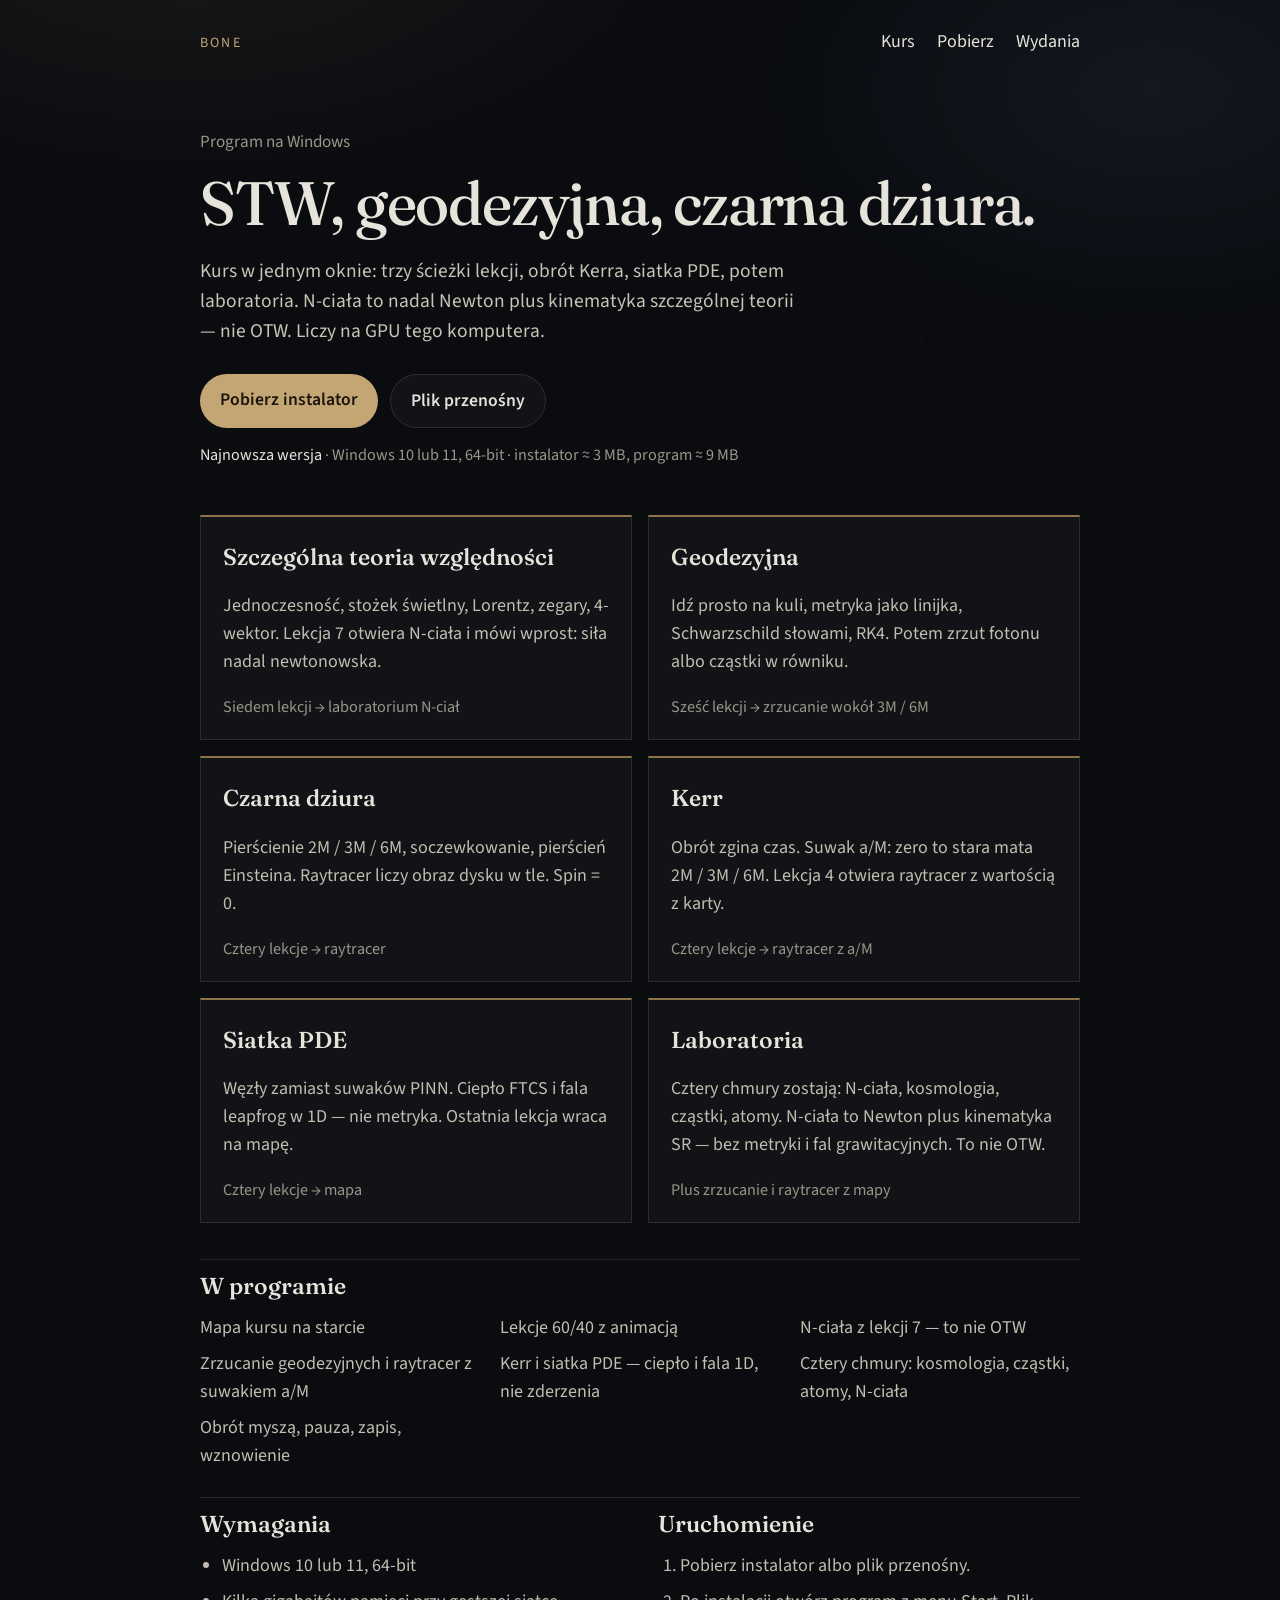
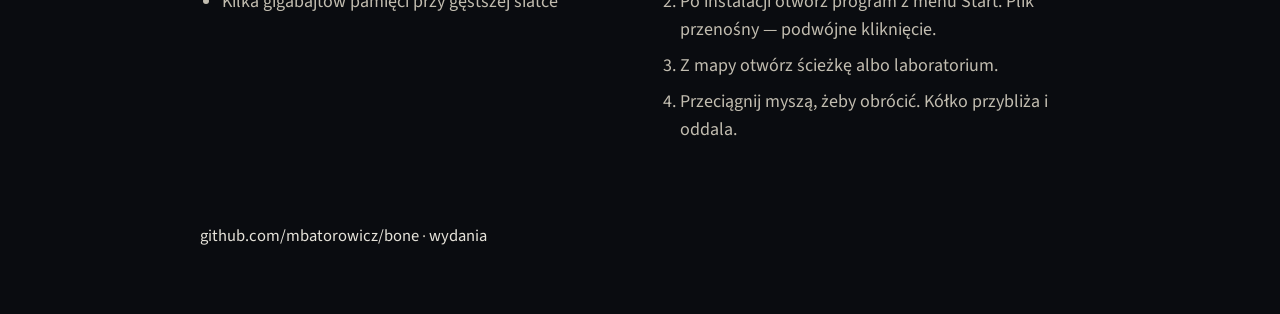
==== commit 052a9731: "Przenieś siły, FFT 2^k i raytracer Schwarzschilda na GPU, żeby silnik liczył na karcie, a CPU zostaw" ====
--- a/www/index.html
+++ b/www/index.html
@@ -35,7 +35,7 @@
         <p class="lead">
           Kurs w jednym oknie: trzy ścieżki lekcji, obrót Kerra, siatka
           PDE, potem laboratoria. N-ciała to nadal Newton plus kinematyka
-          szczególnej teorii — nie OTW. Liczy na tym komputerze.
+          szczególnej teorii — nie OTW. Liczy na GPU tego komputera.
         </p>
         <div class="actions">
           <a
